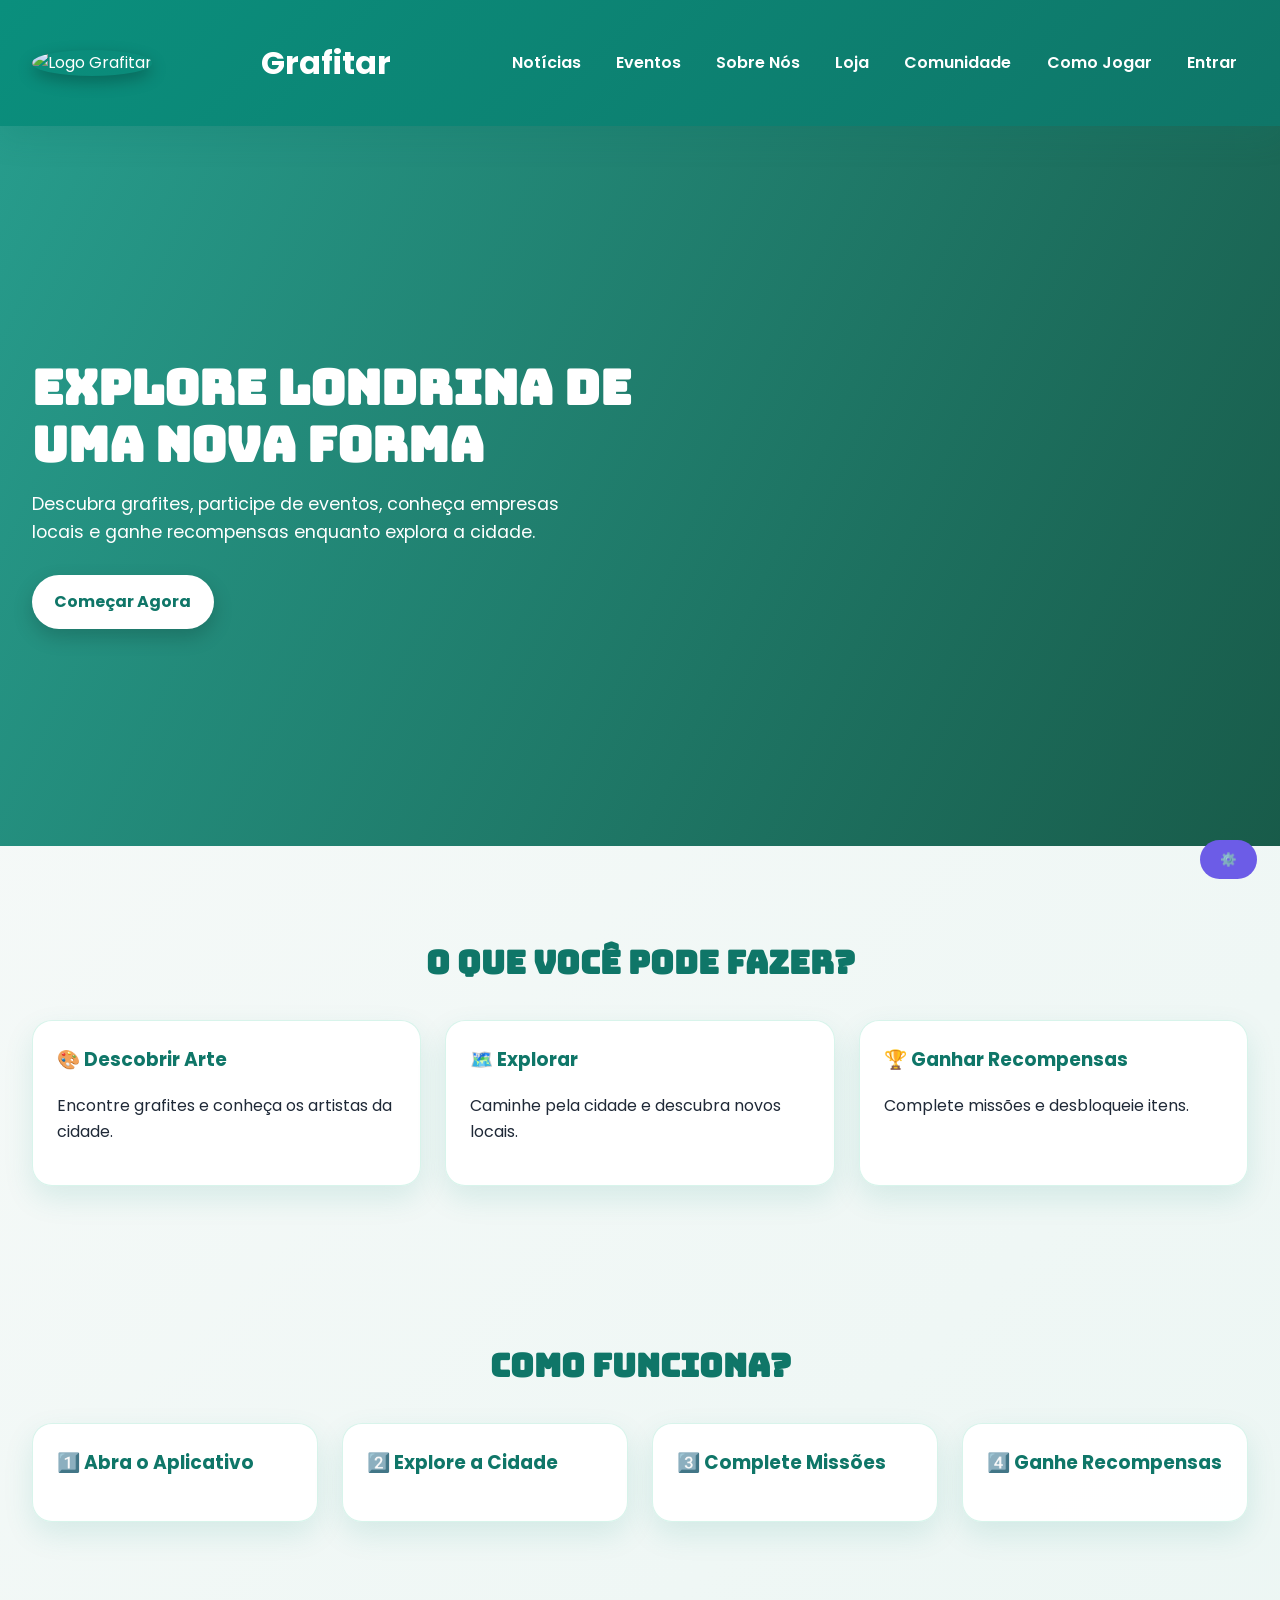
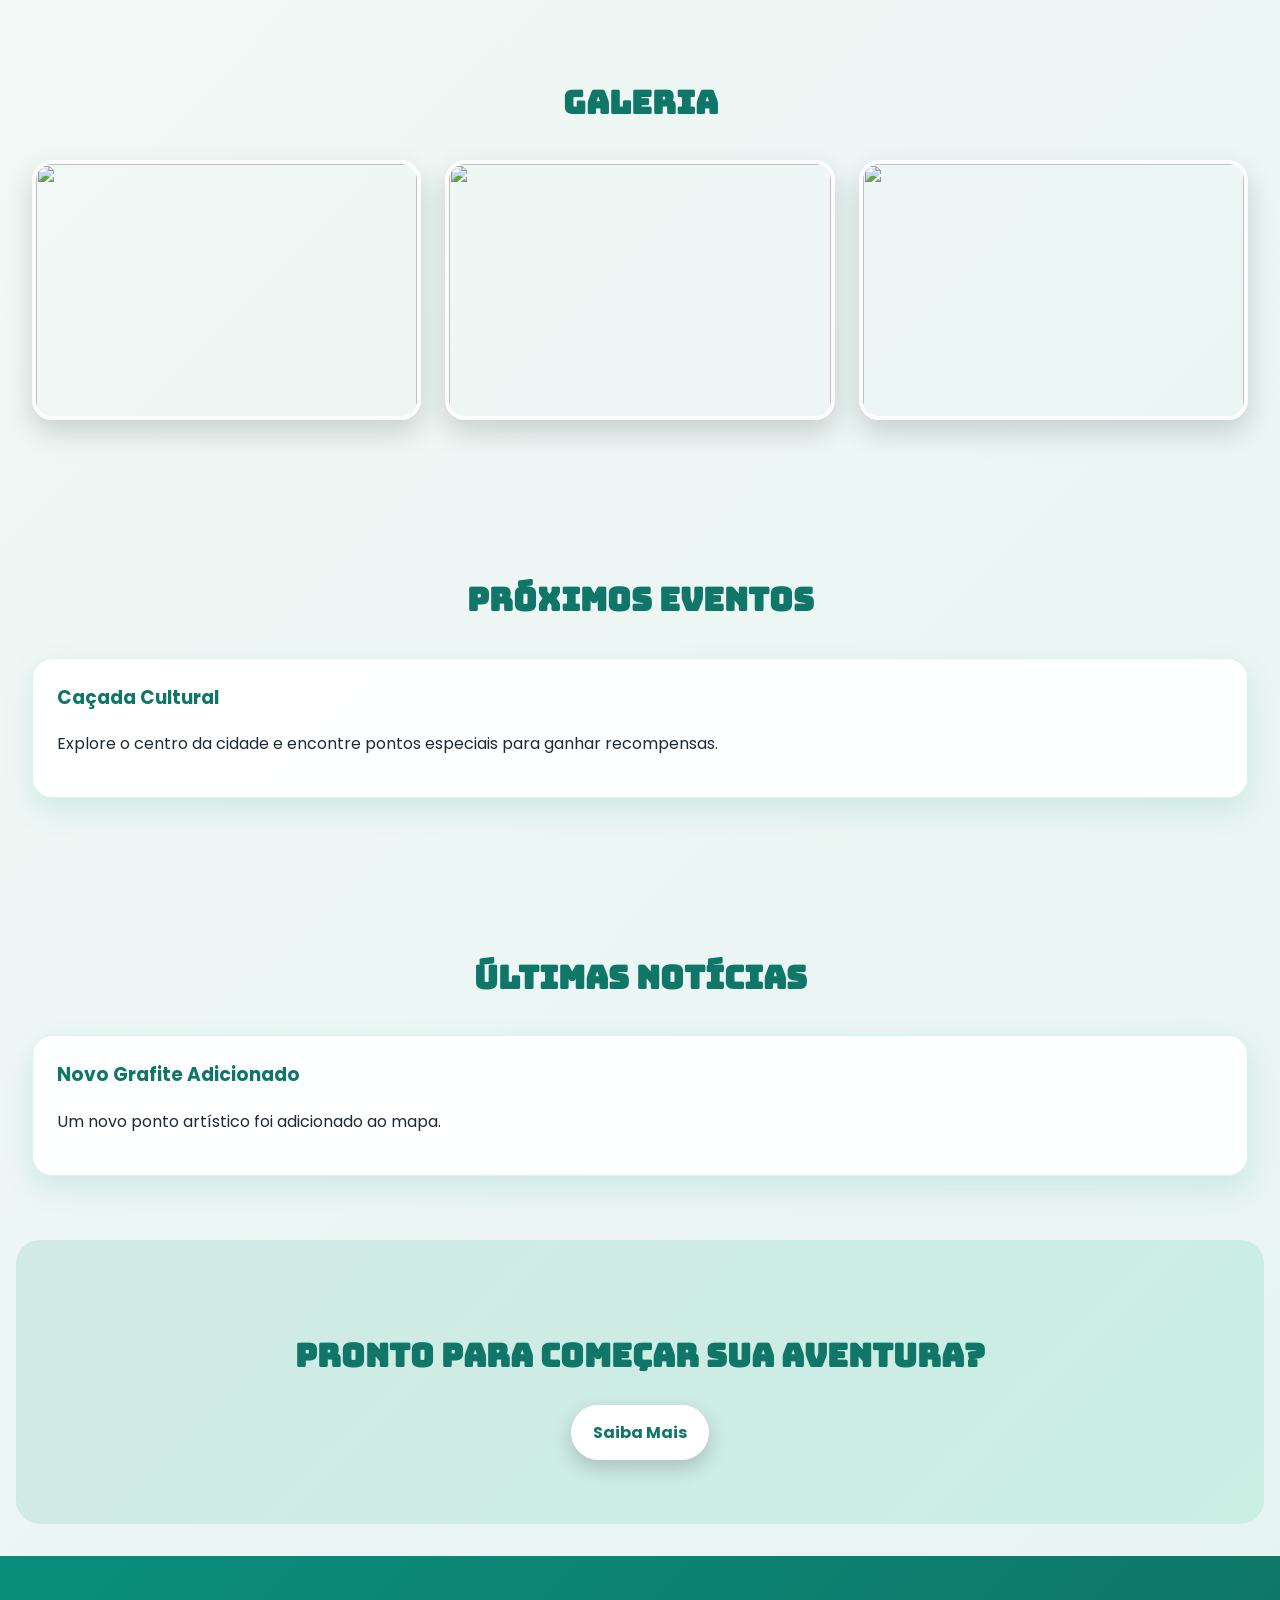
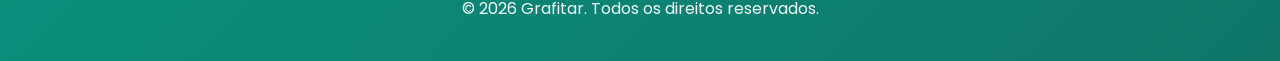
==== index.html @ dafc84fb "Add files via upload" ====
<!DOCTYPE html>
<html lang="pt-BR">
<head>
    <meta charset="UTF-8">
    <meta name="viewport" content="width=device-width, initial-scale=1.0">
    <title>Grafitar</title>
    <link rel="stylesheet" href="i.css">
</head>
<body>

    <header>
        <a href="index.html">
            <img src="./imagens/logo.png" alt="Logo Grafitar" id="logo">
        </a>
        <h1 id="oi">Grafitar</h1>

        <nav>
            <a href="noticias.html" id="linkNoticias">Notícias</a>
            <a href="eventos.html" id="linkEventos">Eventos</a>
            <a href="desen.html" id="linkSobre">Sobre Nós</a>
            <a href="loja.html" id="linkLoja">Loja</a>
            <a href="comunidade.html" id="linkComunidade">Comunidade</a>
            <a href="comojogar.html" id="linkComoJogar">Como Jogar</a>
            <a href="entrar.html" id="linkEntrar">Entrar</a>
        </nav>
    </header>



    <section class="hero">

        <div class="hero-texto">
            <h1 id="heroTitulo">Explore Londrina de uma Nova Forma</h1>

            <p id="heroTexto">
                Descubra grafites, participe de eventos,
                conheça empresas locais e ganhe recompensas
                enquanto explora a cidade.
            </p>

            <a href="comojogar.html" class="btn" id="heroBotao">
                Começar Agora
            </a>
        </div>

    </section>



    <section class="recursos">

        <h2 id="recursosTitulo">O que você pode fazer?</h2>

        <div class="cards">

            <div class="card">
                <h3 id="card1Titulo">🎨 Descobrir Arte</h3>
                <p id="card1Texto">
                    Encontre grafites e conheça os artistas
                    da cidade.
                </p>
            </div>

            <div class="card">
                <h3 id="card2Titulo">🗺️ Explorar</h3>
                <p id="card2Texto">
                    Caminhe pela cidade e descubra novos locais.
                </p>
            </div>

            <div class="card">
                <h3 id="card3Titulo">🏆 Ganhar Recompensas</h3>
                <p id="card3Texto">
                    Complete missões e desbloqueie itens.
                </p>
            </div>

        </div>

    </section>

    <section class="funciona">

        <h2 id="funcionaTitulo">Como Funciona?</h2>

        <div class="passos">

            <div class="passo">
                <h3 id="passo1Titulo">1️⃣ Abra o Aplicativo</h3>
            </div>

            <div class="passo">
                <h3 id="passo2Titulo">2️⃣ Explore a Cidade</h3>
            </div>

            <div class="passo">
                <h3 id="passo3Titulo">3️⃣ Complete Missões</h3>
            </div>

            <div class="passo">
                <h3 id="passo4Titulo">4️⃣ Ganhe Recompensas</h3>
            </div>

        </div>

    </section>


    <section class="galeria">

        <h2 id="galeriaTitulo">Galeria</h2>

        <div class="imagens">

            <img src="./imagens/grafite.jpg" alt="">
            <img src="./imagens/boss.jpg" alt="">
            <img src="./imagens/locais.jpg" alt="">

        </div>

    </section>


    <section class="eventos">

        <h2 id="eventosTitulo">Próximos Eventos</h2>

        <div class="evento">

            <h3 id="eventoTitulo">Caçada Cultural</h3>

            <p id="eventoTexto">
                Explore o centro da cidade e encontre pontos
                especiais para ganhar recompensas.
            </p>

        </div>

    </section>



    <section class="noticias">

        <h2 id="noticiasTitulo">Últimas Notícias</h2>

        <div class="noticia">

            <h3 id="noticiaTitulo">Novo Grafite Adicionado</h3>

            <p id="noticiaTexto">
                Um novo ponto artístico foi adicionado ao mapa.
            </p>

        </div>

    </section>



    <section class="cta">

        <h2 id="ctaTitulo">
            Pronto para começar sua aventura?
        </h2>

        <a href="comojogar.html" class="btn" id="ctaBotao">
            Saiba Mais
        </a>

    </section>

    <div class="container1" id="container1">  
        <button id="toggleBtn" class="main-btn">
            ⚙️
        </button>

        
        <div id="menu3" class="menu3 hidden">
            <button id="lightModeBtn">Light Mode</button>
            <button id="darkModeBtn">Dark Mode</button>
            <button id="us">Inglês</button>
            <button id="pt">Português</button>
            <button id="es">Español</button>
            <button id="jp">日本語</button>
        </div>
    </div>

    <footer>
        <p id="footerTexto">
            © 2026 Grafitar. Todos os direitos reservados.
        </p>
    </footer>

    
</body>
    <script src="js.js"></script>
</html>
---- i.css ----
@import url('https://fonts.googleapis.com/css2?family=Poppins:wght@300;400;600;700&display=swap');
@import url('https://fonts.googleapis.com/css2?family=Bungee&display=swap');

:root {
    --verde: #0A8F7D;
    --verde-escuro: #0F7668;
    --verde-claro: #34D399;
    --fundo: #F8FAF9;
    --fundo-2: #E6F4F1;
    --texto: #1F2937;
    --branco: #FFFFFF;
}

* {
    box-sizing: border-box;
}

body {
    margin: 0;
    padding: 0;
    font-family: 'Poppins', sans-serif;
    background: linear-gradient(135deg, var(--fundo) 0%, var(--fundo-2) 100%);
    min-height: 100vh;
    color: var(--texto);
    line-height: 1.6;
}

header {
    display: flex;
    justify-content: space-between;
    align-items: center;
    padding: 1rem 2rem;
    background: linear-gradient(135deg, var(--verde) 0%, var(--verde-escuro) 100%);
    box-shadow: 0 10px 30px rgba(15, 118, 104, 0.2);
    position: sticky;
    top: 0;
    z-index: 1000;
}

header a {
    text-decoration: none;
    color: var(--branco);
}

nav {
    display: flex;
    flex-wrap: wrap;
    gap: 0.8rem;
    justify-content: flex-end;
}

nav a {
    font-weight: 600;
    padding: 0.45rem 0.7rem;
    border-radius: 999px;
    transition: background 0.3s ease, transform 0.2s ease;
}

nav a:hover {
    background: rgba(255, 255, 255, 0.16);
    transform: translateY(-1px);
}

#logo {
    width: 76px;
    height: 76px;
    border-radius: 50%;
    object-fit: cover;
    box-shadow: 0 6px 16px rgba(0, 0, 0, 0.25);
}

.hero {
    padding: 5rem 2rem 4rem;
    min-height: 80vh;
    display: flex;
    align-items: center;
    justify-content: flex-start;
    background:
        linear-gradient(115deg, rgba(10, 143, 125, 0.88), rgba(6, 78, 59, 0.92)),
        url("./imagens/banner.png") center/cover no-repeat;
    color: var(--branco);
}

.hero-texto {
    max-width: 650px;
}

.hero-texto h1 {
    font-family: 'Bungee', cursive;
    font-size: clamp(2rem, 4vw, 3rem);
    margin: 0 0 1rem;
    line-height: 1.2;
    color: var(--branco);
    text-align: left;
}

.hero-texto p {
    font-size: 1.1rem;
    margin: 0 0 1.8rem;
    max-width: 560px;
}

.btn {
    display: inline-block;
    padding: 0.9rem 1.4rem;
    background: var(--branco);
    color: var(--verde-escuro);
    font-weight: 700;
    border-radius: 999px;
    text-decoration: none;
    box-shadow: 0 8px 20px rgba(0, 0, 0, 0.18);
    transition: transform 0.3s ease, box-shadow 0.3s ease;
}

.btn:hover {
    transform: translateY(-3px);
    box-shadow: 0 12px 24px rgba(0, 0, 0, 0.24);
}

section {
    padding: 4rem 2rem;
}

section h2 {
    text-align: center;
    margin-bottom: 2rem;
    font-size: 2rem;
    color: var(--verde-escuro);
    font-family: 'Bungee', cursive;
}

.cards,
.passos {
    display: grid;
    gap: 1.5rem;
    grid-template-columns: repeat(auto-fit, minmax(220px, 1fr));
}

.card,
.passo,
.evento,
.noticia {
    background: rgba(255, 255, 255, 0.95);
    border: 1px solid rgba(16, 185, 129, 0.16);
    border-radius: 20px;
    padding: 1.5rem;
    box-shadow: 0 12px 30px rgba(10, 143, 125, 0.12);
    transition: transform 0.3s ease, box-shadow 0.3s ease;
}

.card:hover,
.passo:hover,
.evento:hover,
.noticia:hover {
    transform: translateY(-6px);
    box-shadow: 0 18px 34px rgba(10, 143, 125, 0.18);
}

.card h3,
.passo h3,
.evento h3,
.noticia h3 {
    margin-top: 0;
    color: var(--verde-escuro);
}

.imagens {
    display: grid;
    gap: 1.5rem;
    grid-template-columns: repeat(auto-fit, minmax(220px, 1fr));
}

.imagens img {
    width: 100%;
    height: 260px;
    object-fit: cover;
    border-radius: 20px;
    box-shadow: 0 12px 28px rgba(0, 0, 0, 0.16);
    border: 4px solid rgba(255, 255, 255, 0.75);
}

.cta {
    text-align: center;
    background: linear-gradient(135deg, rgba(10, 143, 125, 0.12), rgba(52, 211, 153, 0.16));
    border-radius: 24px;
    margin: 0 1rem 2rem;
}

.cta h2 {
    margin-bottom: 1.5rem;
}

footer {
    background: linear-gradient(135deg, var(--verde) 0%, var(--verde-escuro) 100%);
    color: var(--branco);
    text-align: center;
    padding: 2.5rem 1.5rem;
}

footer p {
    margin: 0;
    opacity: 0.95;
}

@media (max-width: 768px) {
    header {
        flex-direction: column;
        gap: 0.75rem;
    }

    nav {
        justify-content: center;
    }

    .hero {
        padding-top: 3rem;
        min-height: auto;
    }

    .hero-texto {
        text-align: center;
        margin: 0 auto;
    }

    .hero-texto h1 {
        text-align: center;
    }

    .hero-texto p {
        margin-left: auto;
        margin-right: auto;
    }
}

h1

footer .redes a{
    color: white;
    text-decoration: none;
    font-size: 18px;
    transition: 0.3s;
}

footer .redes a:hover{
    transform: translateY(-3px);
    opacity: 0.8;
}

@media (max-width: 768px) {

    .container {
        grid-template-columns: repeat(auto-fit, minmax(150px, 1fr));
        padding: 20px;
        gap: 20px;
    }

    .card {
        width: 150px;
        height: 100px;
    }

    header h1 {
        font-size: 2rem;
    }

    #logo {
        width: 60px;
        height: 60px;
    }
}

.dark-mode{
    background: #121212;
    color: #ffffff;
}

.dark-mode header{
    background: #1e1e1e;
}

.dark-mode footer{
    background: #1e1e1e;
}

.dark-mode .card{
    background: #2a2a2a;
    color: #ffffff;
}

.dark-mode .modal-content{
    background: #2a2a2a;
    color: #ffffff;
}
.dark-mode h1{
    color: #ffffff; 
}

.dark-mode .menu3 {
    background: #1f1f1f;
    box-shadow: 0 10px 30px rgba(0,0,0,0.6);
}

.dark-mode .menu3 button {
    background: #333;
    color: #fff;
}

.dark-mode .main-btn {
    background: #4c3bd7;
}


.container1 {
    position: fixed;
    right: 80px;
    bottom: 60px;
    margin: 0;
    z-index: 50;
}

.main-btn {
  padding: 12px 20px;
  background: #6c5ce7;
  color: white;
  border: none;
  cursor: pointer;
  border-radius: 100px;
    position: fixed;
    z-index: 1;
}


.menu3 {
    position: absolute;
    right: 0;
    bottom: calc(100% + 8px);
    display: grid;
    grid-template-columns: 1fr 1fr;
    gap: 10px;
    width: 300px;
    padding: 10px;
    background: white;
    border-radius: 10px;
    box-shadow: 0 10px 30px rgba(0,0,0,0.2);
    z-index: 1000;
}


.menu3 button {
  padding: 10px;
  border: none;
  cursor: pointer;
  background: #eee;
  border-radius: 6px;
}

.menu3 button:hover {
  background: #ddd;
}


.hidden {
  display: none;
}

#oi{
    color: #fff;
}
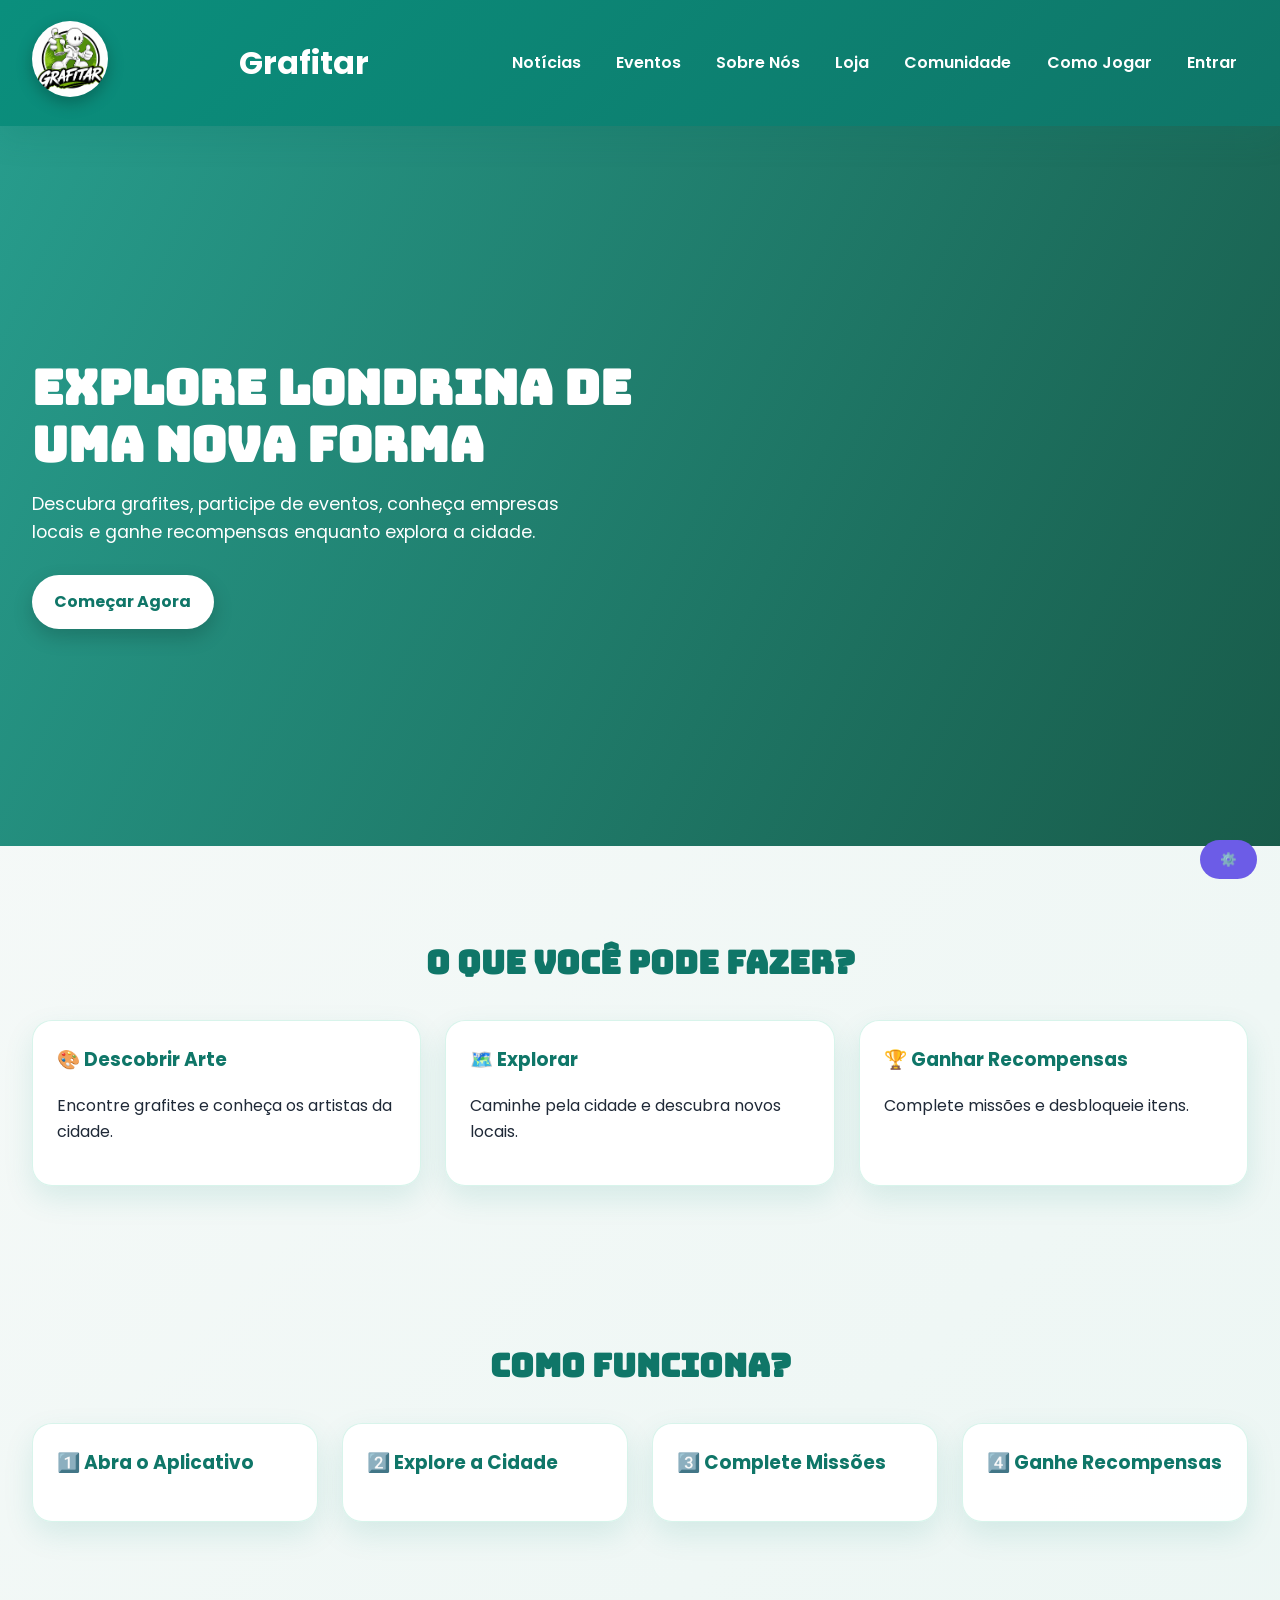
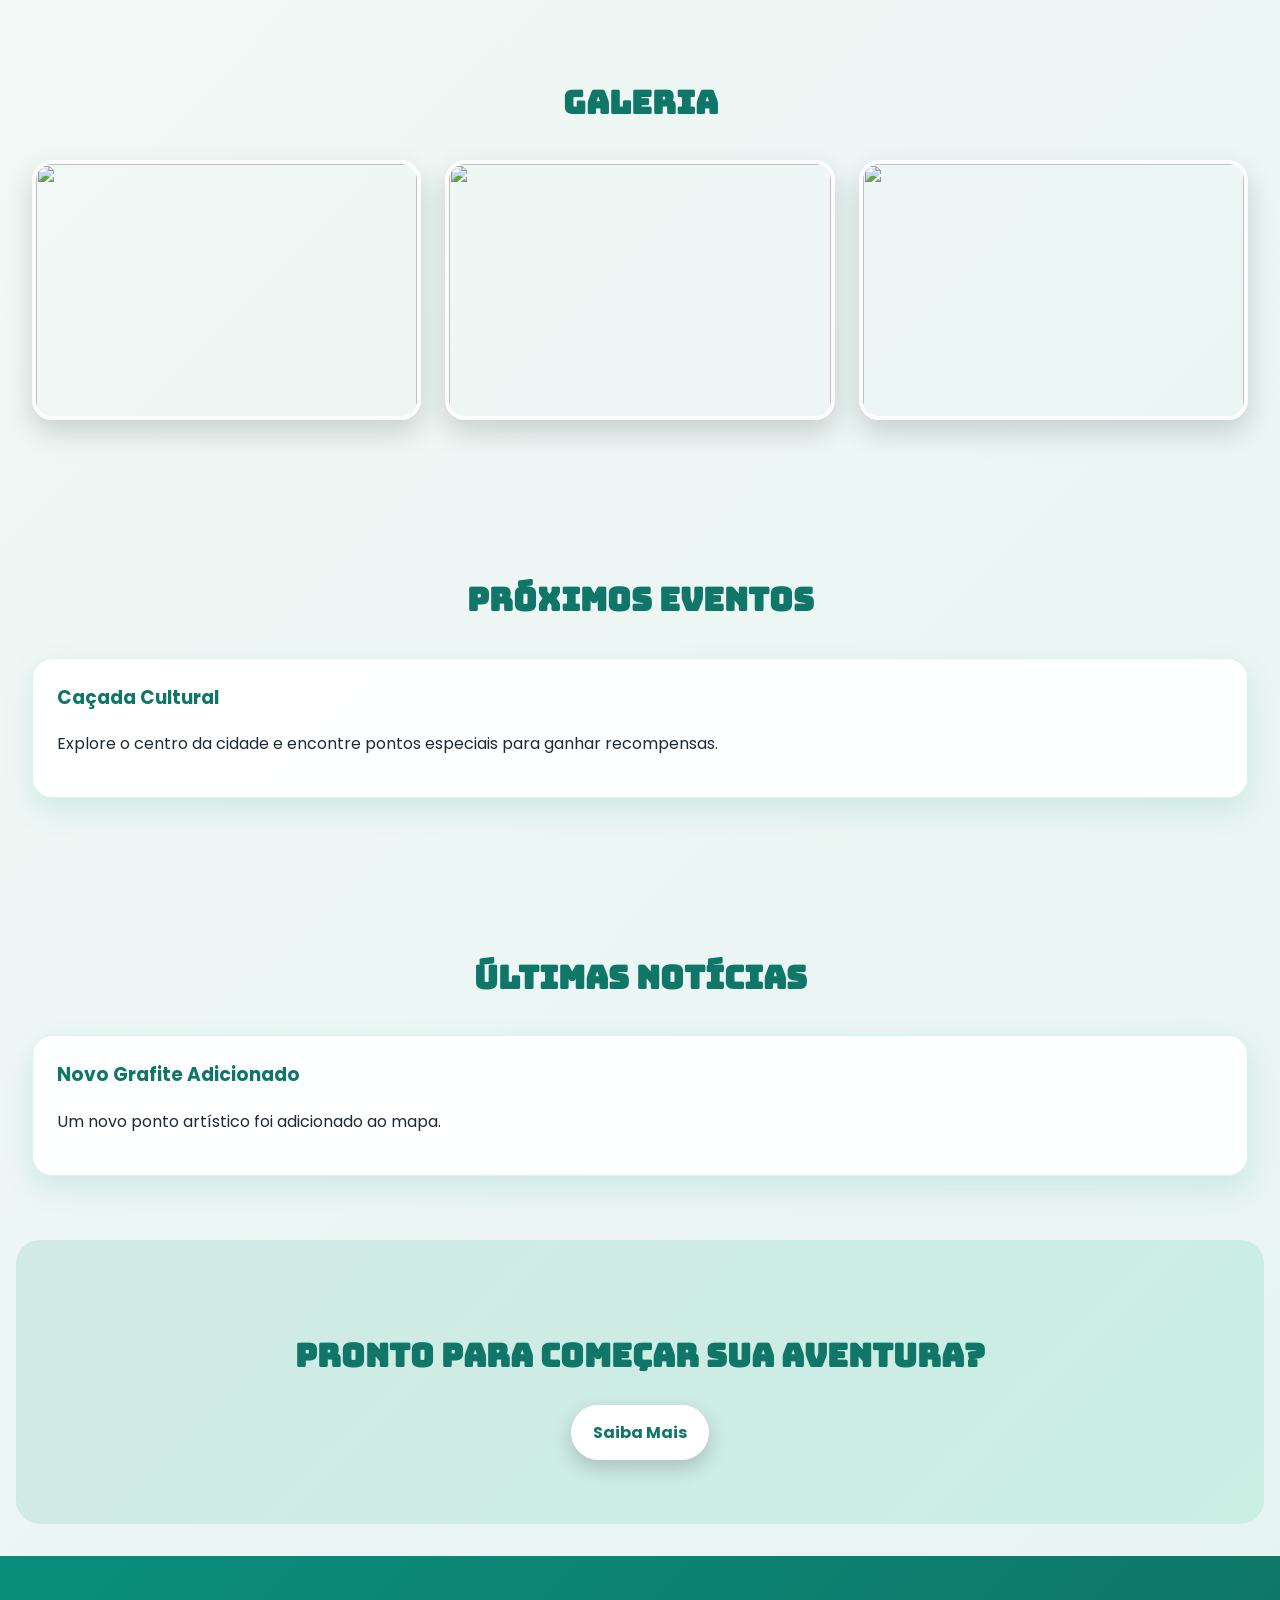
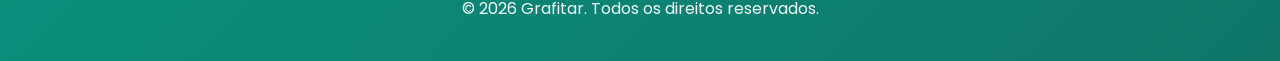
==== commit 56c82db1: "mudanças" ====
--- a/index.html
+++ b/index.html
@@ -10,7 +10,7 @@
 
     <header>
         <a href="index.html">
-            <img src="./imagens/logo.png" alt="Logo Grafitar" id="logo">
+            <img src="logo.png" alt="Logo Grafitar" id="logo">
         </a>
         <h1 id="oi">Grafitar</h1>
 
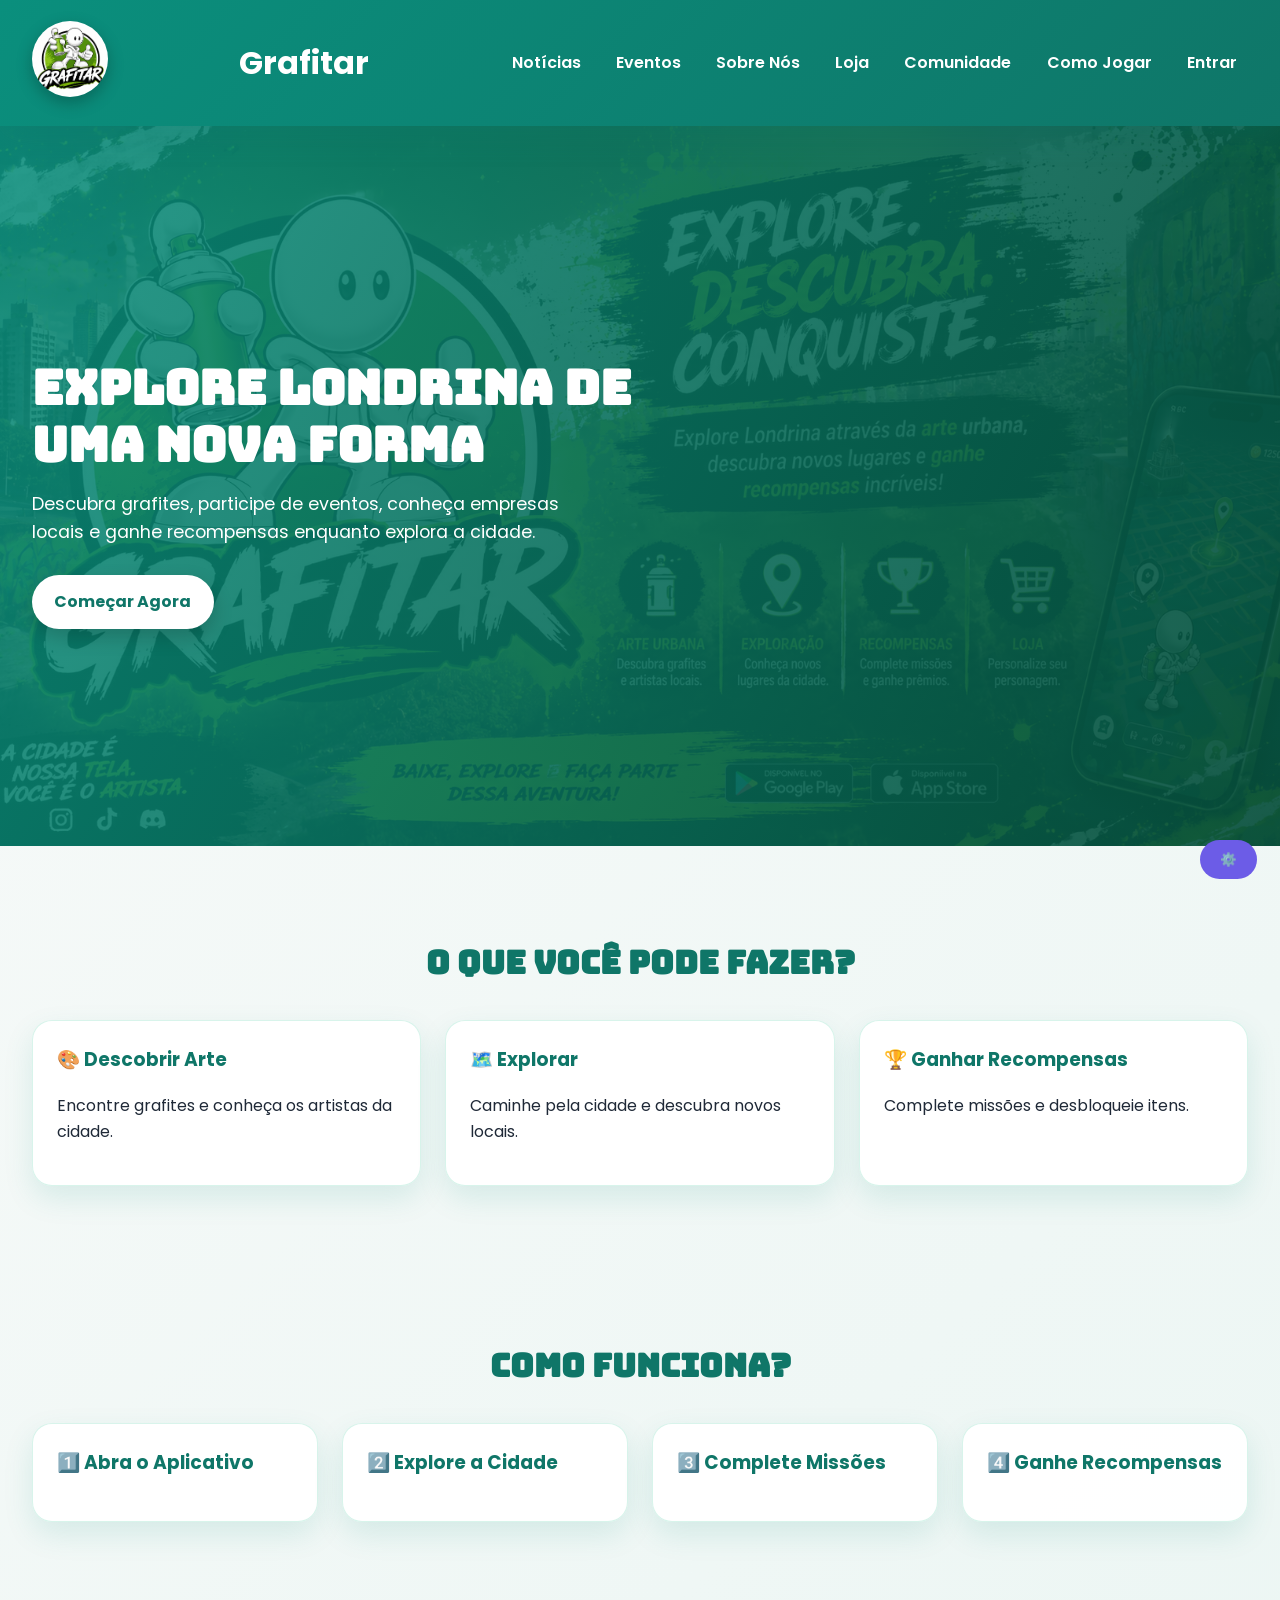
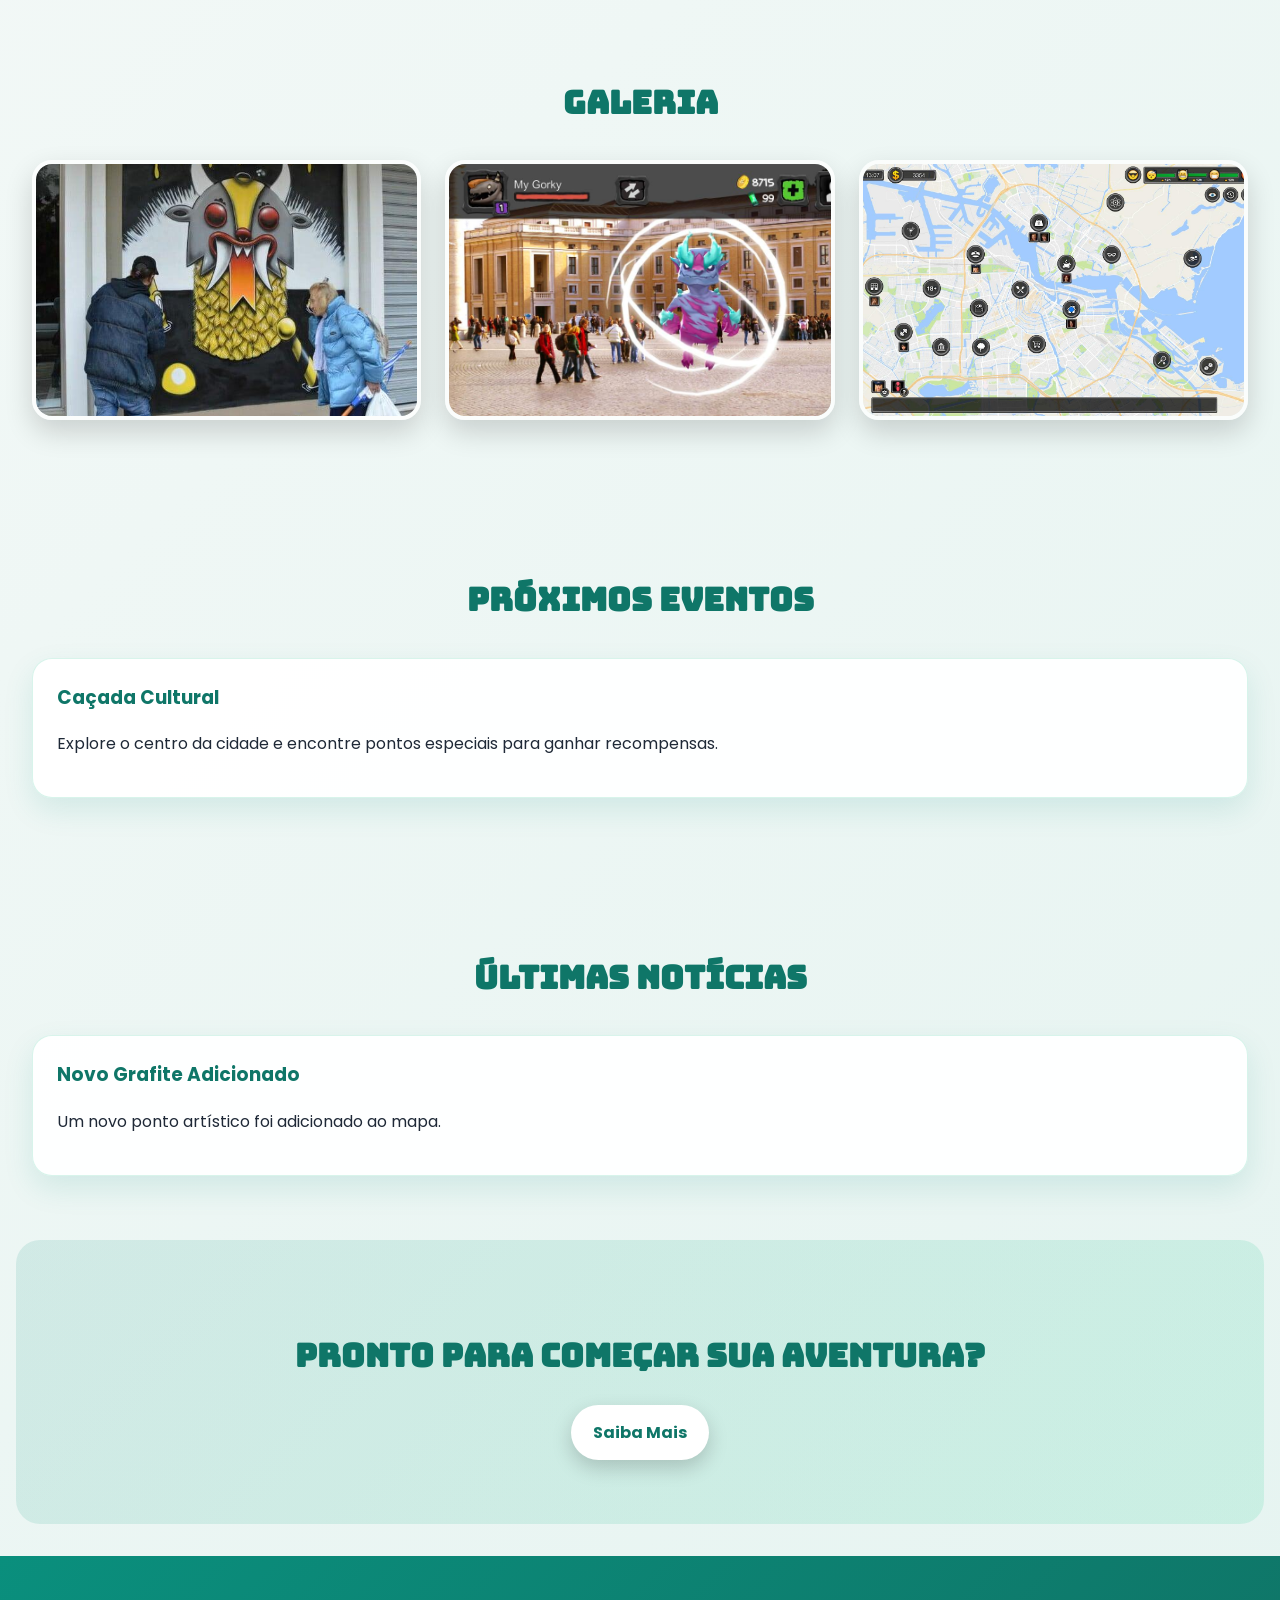
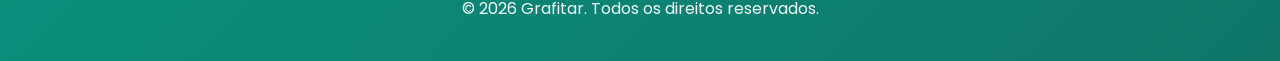
==== commit e984c372: "novas" ====
--- a/index.html
+++ b/index.html
@@ -112,9 +112,9 @@
 
         <div class="imagens">
 
-            <img src="./imagens/grafite.jpg" alt="">
-            <img src="./imagens/boss.jpg" alt="">
-            <img src="./imagens/locais.jpg" alt="">
+            <img src="grafite.jpg" alt="">
+            <img src="boss.jpg" alt="">
+            <img src="locais.jpg" alt="">
 
         </div>
 
--- a/i.css
+++ b/i.css
@@ -77,7 +77,7 @@
     justify-content: flex-start;
     background:
         linear-gradient(115deg, rgba(10, 143, 125, 0.88), rgba(6, 78, 59, 0.92)),
-        url("./imagens/banner.png") center/cover no-repeat;
+        url("banner.png") center/cover no-repeat;
     color: var(--branco);
 }
 
